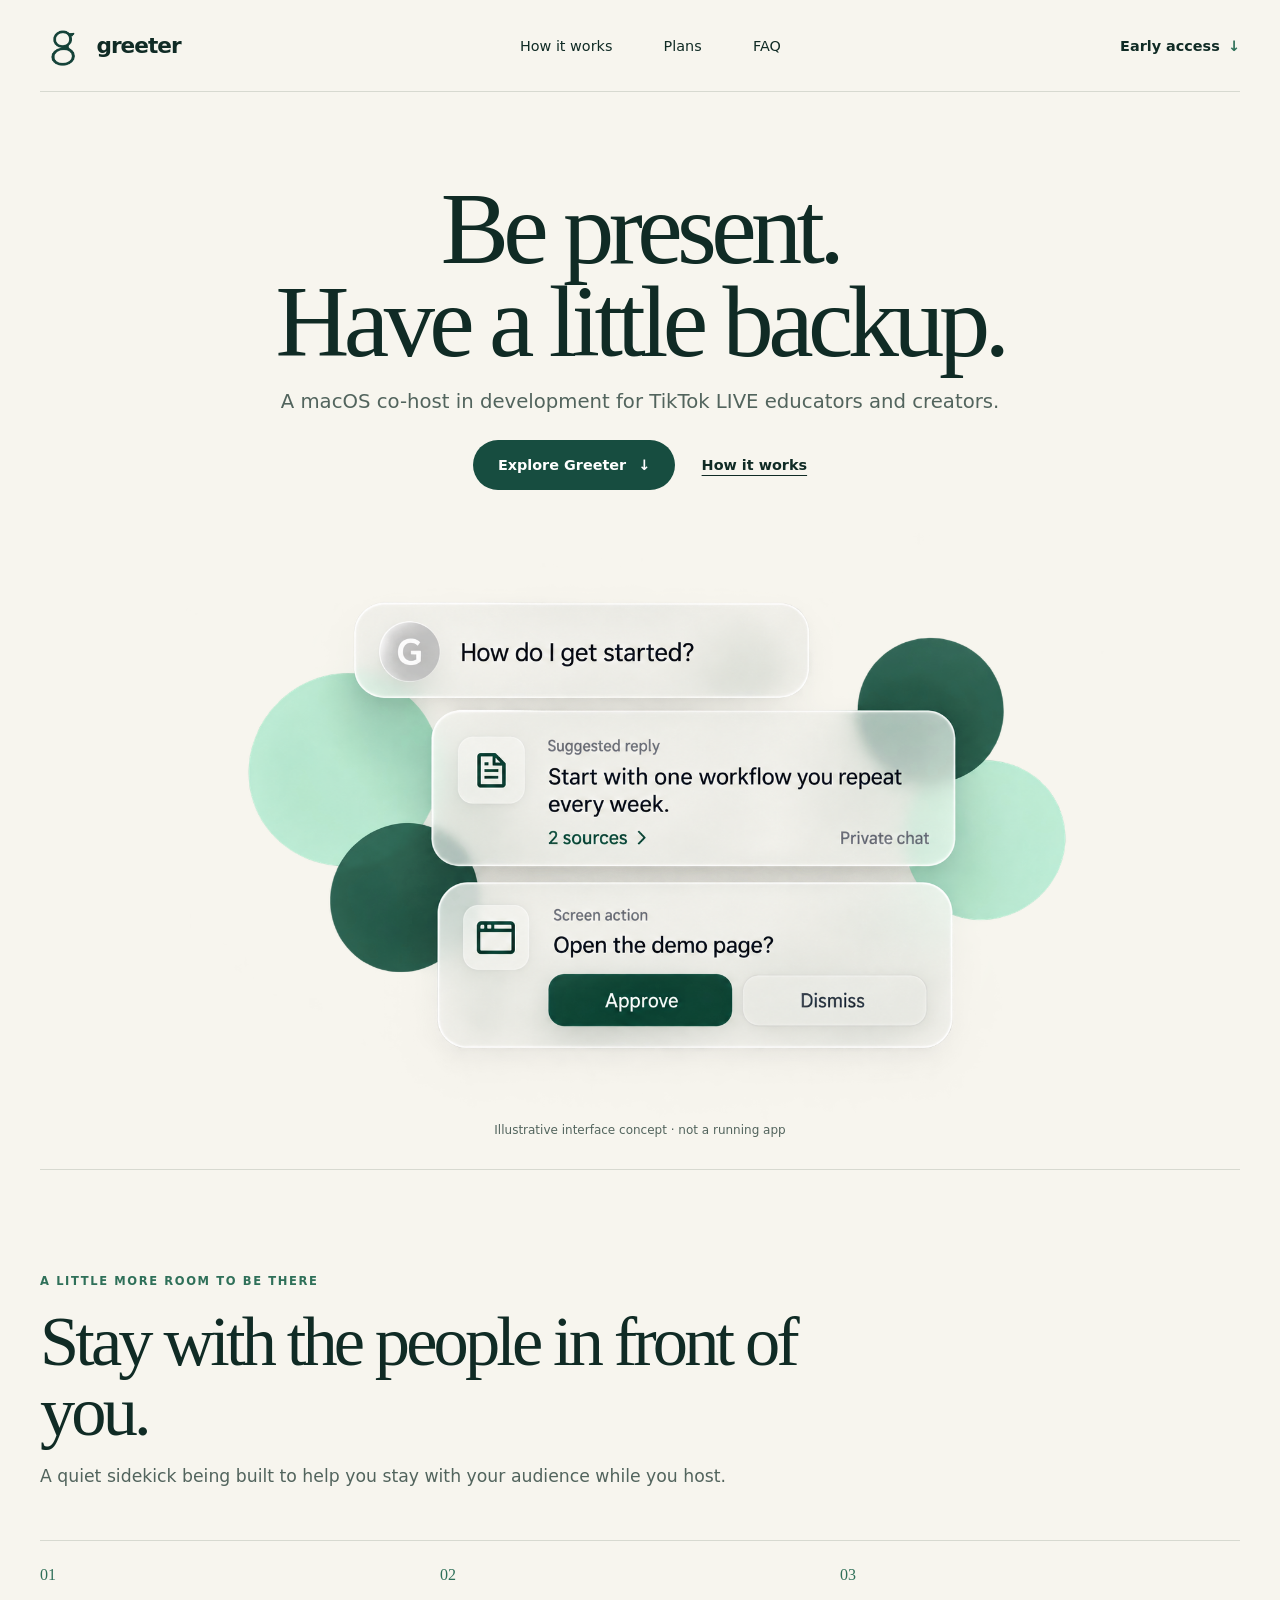
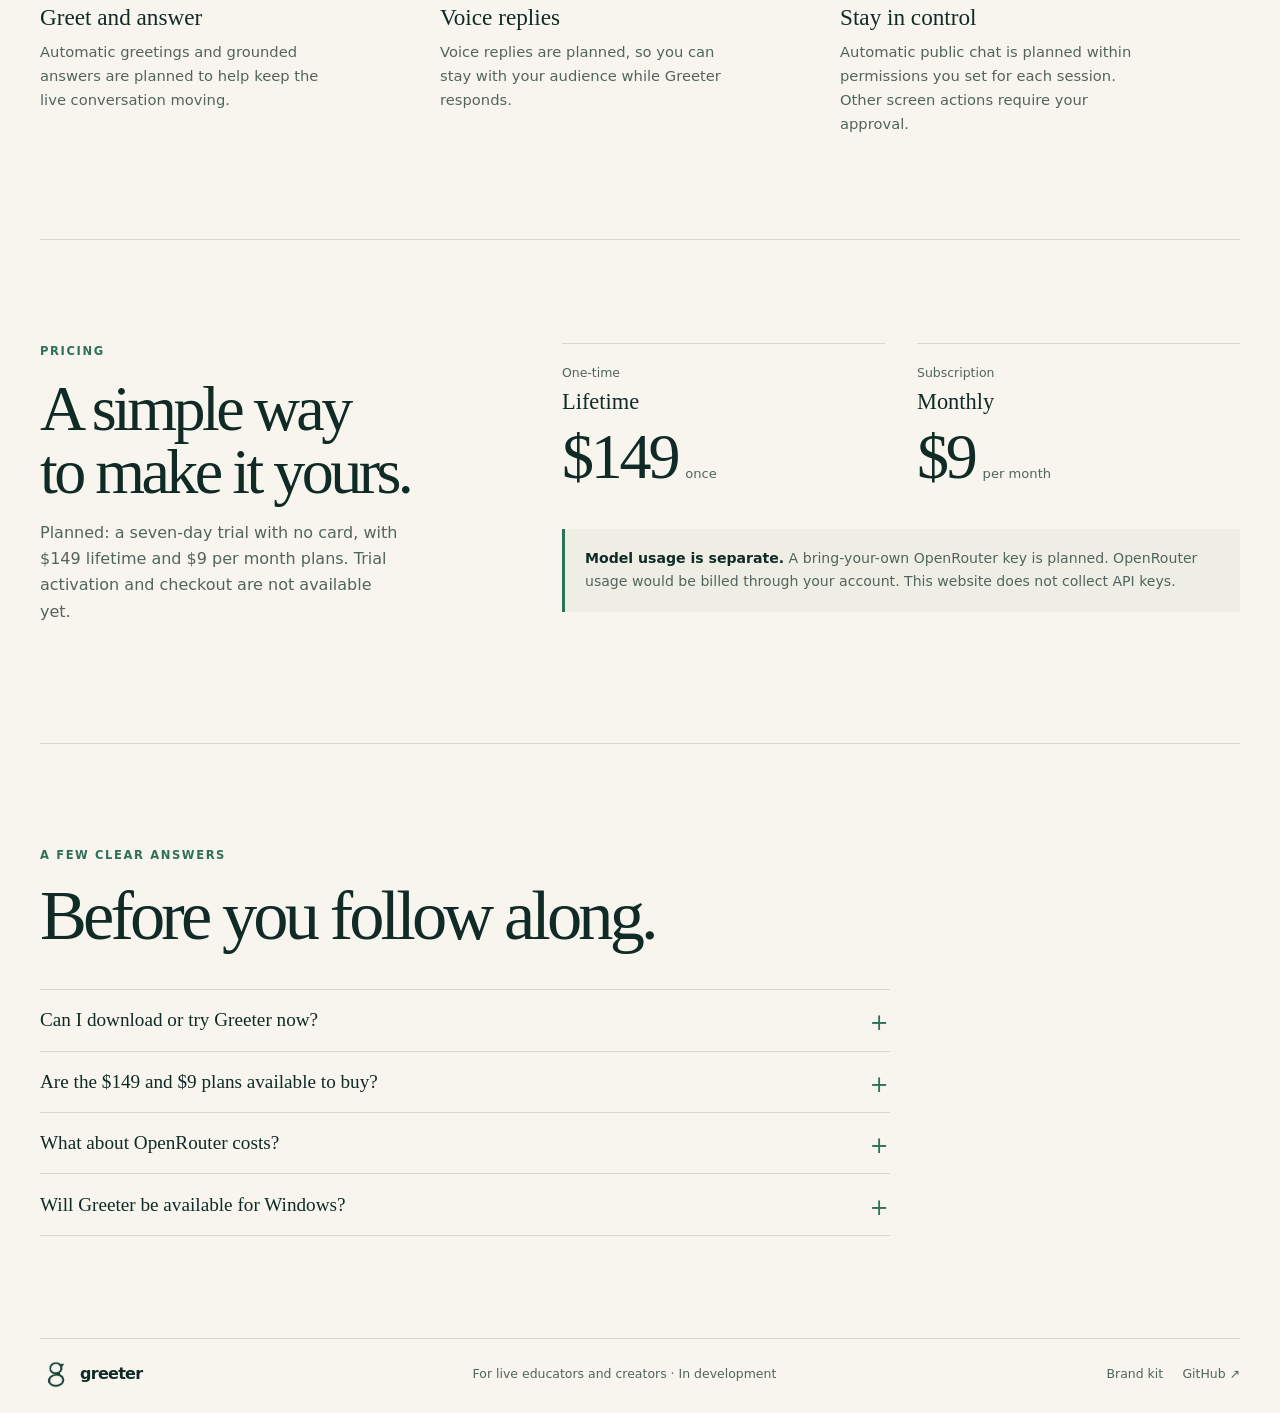
==== index.html @ 4666f078 "Import Greeter website from reviewed draft" ====
<!doctype html>
<html lang="en">
<head>
  <meta charset="utf-8">
  <meta name="viewport" content="width=device-width, initial-scale=1">
  <meta name="color-scheme" content="light">
  <meta name="theme-color" content="#f7f5ee">
  <meta name="description" content="Greeter is a macOS co-host in development for TikTok LIVE educators and creators. Be present. Have a little backup.">
  <title>Greeter — Be present. Have a little backup.</title>
  <link rel="icon" type="image/png" href="assets/bubble-g.png">
  <link rel="stylesheet" href="styles.css">
  <script src="script.js" defer></script>
</head>
<body>
  <a class="skip-link" href="#main">Skip to content</a>
  <header class="site-header wrap">
    <a class="wordmark" href="index.html" aria-label="Greeter home">
      <img src="assets/bubble-g.png" width="48" height="48" alt="">
      <span>greeter</span>
    </a>
    <nav aria-label="Main navigation">
      <a href="#how">How it works</a>
      <a href="#plans">Plans</a>
      <a href="#faq">FAQ</a>
    </nav>
    <a class="header-link" href="#plans">Early access <span aria-hidden="true">↓</span></a>
  </header>
  <main id="main">
    <section class="hero wrap" aria-labelledby="hero-title">
      <h1 id="hero-title">Be present.<br>Have a little backup.</h1>
      <p class="hero-intro">A macOS co-host in development for TikTok LIVE educators and creators.</p>
      <div class="hero-actions">
        <a class="button button-primary" href="#concept">Explore Greeter <span aria-hidden="true">↓</span></a>
        <a class="text-link" href="#how">How it works</a>
      </div>
      <figure class="concept-frame" id="concept">
        <img src="assets/conversation-concept.png" width="1586" height="992" alt="Illustrative Greeter conversation: a viewer asks a question, Greeter suggests a sourced reply, and a separate screen action waits for approval." fetchpriority="high">
        <figcaption>Illustrative interface concept · not a running app</figcaption>
      </figure>
    </section>
    <section class="how wrap" id="how" aria-labelledby="how-title">
      <p class="eyebrow">A little more room to be there</p>
      <h2 id="how-title">Stay with the people in front of you.</h2>
      <p class="section-intro">A quiet sidekick being built to help you stay with your audience while you host.</p>
      <div class="principles" aria-label="Planned Greeter capabilities">
        <article><span class="principle-index">01</span><h3>Greet and answer</h3><p>Automatic greetings and grounded answers are planned to help keep the live conversation moving.</p></article>
        <article><span class="principle-index">02</span><h3>Voice replies</h3><p>Voice replies are planned, so you can stay with your audience while Greeter responds.</p></article>
        <article><span class="principle-index">03</span><h3>Stay in control</h3><p>Automatic public chat is planned within permissions you set for each session. Other screen actions require your approval.</p></article>
      </div>
    </section>
    <section class="plans wrap" id="plans" aria-labelledby="plans-title">
      <div class="plans-heading">
        <p class="eyebrow">Pricing</p>
        <h2 id="plans-title">A simple way<br>to make it yours.</h2>
        <p>Planned: a seven-day trial with no card, with $149 lifetime and $9 per month plans. Trial activation and checkout are not available yet.</p>
      </div>
      <div class="plan-options">
        <article class="plan-option">
          <p class="plan-kind">One-time</p>
          <h3>Lifetime</h3>
          <p class="price"><span>$149</span><span class="price-unit">once</span></p>
        </article>
        <article class="plan-option">
          <p class="plan-kind">Subscription</p>
          <h3>Monthly</h3>
          <p class="price"><span>$9</span><span class="price-unit">per month</span></p>
        </article>
        <p class="usage-note"><strong>Model usage is separate.</strong> A bring-your-own OpenRouter key is planned. OpenRouter usage would be billed through your account. This website does not collect API keys.</p>
      </div>
    </section>
    <section class="faq wrap" id="faq" aria-labelledby="faq-title">
      <p class="eyebrow">A few clear answers</p>
      <h2 id="faq-title">Before you follow along.</h2>
      <div class="faq-list">
        <details><summary>Can I download or try Greeter now?</summary><p>Not yet. Greeter is in development. A seven-day trial with no card is planned, but trial activation and downloads are not available yet.</p></details>
        <details><summary>Are the $149 and $9 plans available to buy?</summary><p>No. They are planned prices only. Checkout and final license terms are not ready.</p></details>
        <details><summary>What about OpenRouter costs?</summary><p>A bring-your-own-key setup is planned. Model usage would be billed separately through your OpenRouter account. This website does not collect API keys.</p></details>
        <details><summary>Will Greeter be available for Windows?</summary><p>Windows is planned after the macOS release. A release date is not set yet.</p></details>
      </div>
    </section>
  </main>
  <footer class="site-footer wrap">
    <a class="footer-mark" href="index.html"><img src="assets/bubble-g.png" width="34" height="34" alt=""><span>greeter</span></a>
    <p>For live educators and creators · In development</p>
    <div><a href="brand.html">Brand kit</a><a href="https://github.com/sirerun/greeter">GitHub <span aria-hidden="true">↗</span></a></div>
  </footer>
</body>
</html>
---- styles.css ----
:root {
  color-scheme: light;
  --paper: #f7f5ee;
  --paper-raised: #fffefa;
  --ink: #102b25;
  --muted: #52645d;
  --forest: #174d40;
  --forest-deep: #10392f;
  --accent: #2f7059;
  --mint: #8acdb0;
  --line: #d7d9d0;
  --soft: #eeeee5;
  --display: Georgia, "Times New Roman", serif;
  --body: system-ui, -apple-system, BlinkMacSystemFont, "Segoe UI", sans-serif;
  font-family: var(--body);
  background: var(--paper);
  color: var(--ink);
}
* { box-sizing: border-box; }
html { scroll-behavior: smooth; scroll-padding-top: 1.5rem; }
body { margin: 0; min-width: 320px; background: var(--paper); color: var(--ink); }
a { color: inherit; text-underline-offset: .22em; }
a:focus-visible, button:focus-visible, summary:focus-visible { outline: 3px solid var(--accent); outline-offset: 4px; border-radius: 4px; }
img { display: block; max-width: 100%; height: auto; }
.wrap { width: min(1200px, calc(100% - 64px)); margin-inline: auto; }
.skip-link { position: absolute; top: -5rem; left: 1rem; z-index: 9; padding: .8rem 1rem; background: var(--ink); color: var(--paper); }
.skip-link:focus { top: 1rem; }
.site-header { min-height: 92px; display: flex; align-items: center; justify-content: space-between; gap: 1.5rem; border-bottom: 1px solid var(--line); }
.wordmark, .footer-mark { display: inline-flex; align-items: center; gap: .65rem; text-decoration: none; font: 650 1.35rem var(--body); letter-spacing: -.045em; }
.wordmark img { width: 46px; height: 46px; object-fit: contain; }
.site-header nav { display: flex; align-items: center; gap: clamp(1.25rem, 4vw, 3.2rem); }
.site-header nav a, .header-link { font-size: .9rem; text-decoration: none; }
.site-header nav a { color: var(--ink); }
.site-header nav a:hover, .header-link:hover { color: var(--accent); }
.header-link { font-weight: 650; white-space: nowrap; }
.header-link span { color: var(--accent); margin-left: .2rem; }
.hero { display: flex; flex-direction: column; align-items: center; padding: clamp(3.6rem, 7vw, 6.5rem) 0 2rem; text-align: center; }
.eyebrow { margin: 0 0 1.1rem; color: var(--accent); font-size: .72rem; font-weight: 720; letter-spacing: .14em; line-height: 1.45; text-transform: uppercase; }
h1, h2, h3, p { margin-top: 0; }
h1, h2 { font-family: var(--display); font-weight: 400; letter-spacing: -.055em; }
h1 { max-width: 1100px; margin-bottom: 1.15rem; font-size: clamp(3.7rem, 8vw, 7.3rem); line-height: .91; }
.hero-intro { max-width: 760px; margin-bottom: 1.3rem; color: var(--muted); font-size: clamp(1rem, 1.7vw, 1.23rem); line-height: 1.65; }
.hero-actions { display: flex; flex-wrap: wrap; align-items: center; justify-content: center; gap: 1.65rem; margin-bottom: 1.6rem; }
.button { min-height: 50px; display: inline-flex; align-items: center; justify-content: center; gap: .75rem; padding: .8rem 1.5rem; border: 1px solid transparent; border-radius: 999px; font-size: .9rem; font-weight: 650; text-decoration: none; transition: background-color .18s ease, transform .18s ease; }
.button:hover { transform: translateY(-2px); }
.button-primary { min-width: 196px; background: var(--forest); color: #fff; }
.button-primary:hover { background: var(--forest-deep); }
.text-link { color: var(--ink); font-size: .9rem; font-weight: 550; text-decoration-thickness: 1px; text-underline-offset: .3rem; }
.concept-frame { width: min(100%, 980px); margin: .2rem auto 0; }
.concept-frame img { width: 100%; height: auto; object-fit: contain; }
.concept-frame figcaption { margin-top: -.5rem; color: var(--muted); font-size: .75rem; }
.how { padding-block: clamp(4.5rem, 8vw, 7.4rem); border-top: 1px solid var(--line); }
.how h2, .plans h2, .faq h2, .brand-section h2 { max-width: 800px; margin-bottom: 1rem; font-size: clamp(2.7rem, 5.5vw, 4.8rem); line-height: .99; }
.section-intro { max-width: 710px; margin-bottom: 3rem; color: var(--muted); font-size: 1.08rem; line-height: 1.7; }
.principles { display: grid; grid-template-columns: repeat(3, 1fr); border-top: 1px solid var(--line); }
.principles article { padding: 1.5rem 1.5rem 0 0; }
.principle-index { display: inline-block; margin-bottom: 1.25rem; color: var(--accent); font-family: var(--display); font-size: 1rem; }
.principles h3, .plan-option h3 { margin-bottom: .55rem; font: 400 1.45rem var(--display); }
.principles p { max-width: 300px; margin-bottom: 0; color: var(--muted); font-size: .92rem; line-height: 1.65; }
.plans { display: grid; grid-template-columns: minmax(260px, .75fr) minmax(0, 1.25fr); gap: clamp(3rem, 9vw, 9rem); padding-block: clamp(4.5rem, 8vw, 7.4rem); border-top: 1px solid var(--line); }
.plans-heading > p:last-child { max-width: 360px; color: var(--muted); line-height: 1.65; }
.plans h2 { font-size: clamp(2.7rem, 5vw, 4.4rem); }
.plan-options { display: grid; grid-template-columns: 1fr 1fr; column-gap: 2rem; align-content: start; }
.plan-option { padding: 1.35rem 0 1.5rem; border-top: 1px solid var(--line); }
.plan-kind { margin-bottom: .55rem; color: var(--muted); font-size: .78rem; }
.plan-option h3 { margin-bottom: .3rem; font-size: 1.4rem; }
.price { display: flex; align-items: baseline; gap: .5rem; margin: 0; }
.price > span:first-child { font: 400 clamp(2.7rem, 5vw, 4rem) var(--display); letter-spacing: -.05em; }
.price-unit { color: var(--muted); font-size: .82rem; }
.usage-note { grid-column: 1 / -1; margin: .7rem 0 0; padding: 1.15rem 1.25rem; border-left: 3px solid var(--accent); background: var(--soft); color: var(--muted); font-size: .88rem; line-height: 1.65; }
.usage-note strong { color: var(--ink); }
.faq { padding-block: clamp(4.5rem, 8vw, 7.4rem); border-top: 1px solid var(--line); }
.faq h2 { margin-bottom: 2.4rem; }
.faq-list { max-width: 850px; border-top: 1px solid var(--line); }
.faq details { border-bottom: 1px solid var(--line); }
.faq summary { position: relative; padding: 1.2rem 2rem 1.2rem 0; cursor: pointer; font: 400 1.2rem var(--display); list-style: none; }
.faq summary::-webkit-details-marker { display: none; }
.faq summary::after { content: "+"; position: absolute; right: .1rem; color: var(--accent); font: 1.4rem var(--body); }
.faq details[open] summary::after { content: "−"; }
.faq details p { max-width: 710px; margin: 0; padding: 0 0 1.35rem; color: var(--muted); line-height: 1.65; }
.site-footer { display: flex; align-items: center; justify-content: space-between; gap: 1.5rem; padding-block: 1.15rem 1.5rem; border-top: 1px solid var(--line); }
.footer-mark { gap: .5rem; font-size: 1rem; }
.footer-mark img { width: 32px; height: 32px; object-fit: contain; }
.site-footer p, .site-footer > div { margin: 0; color: var(--muted); font-size: .78rem; }
.site-footer > div { display: flex; gap: 1.2rem; }
.site-footer a { text-decoration: none; }
.site-footer a:hover { text-decoration: underline; }
.brand-page { min-height: 100vh; }
.brand-hero { display: grid; grid-template-columns: 1fr 1fr; align-items: center; gap: 4rem; padding-block: 5rem 4rem; }
.brand-hero h1 { font-size: clamp(3.5rem, 7vw, 6rem); }
.brand-hero p:not(.eyebrow) { max-width: 540px; color: var(--muted); font-size: 1.08rem; line-height: 1.7; }
.brand-preview { display: grid; min-height: 350px; place-items: center; border-radius: 8px; background: var(--soft); }
.brand-preview img { width: min(58%, 210px); }
.brand-sections { padding-block: 2rem 5rem; }
.brand-section { padding: 2.5rem 0; border-top: 1px solid var(--line); }
.brand-section h2 { margin-bottom: 1.5rem; font-size: 2.2rem; }
.swatches { display: grid; grid-template-columns: repeat(4, 1fr); gap: 1rem; }
.swatch { overflow: hidden; border: 1px solid var(--line); border-radius: 6px; background: var(--paper-raised); }
.swatch-color { min-height: 110px; background: var(--swatch); }
.swatch-copy { display: flex; flex-direction: column; gap: .3rem; padding: .8rem; font-size: .78rem; }
.swatch-copy strong { font-size: .86rem; }
.swatch-copy button { align-self: flex-start; margin-top: .25rem; padding: .35rem .55rem; border: 1px solid var(--line); border-radius: 3px; background: transparent; color: var(--ink); font: inherit; cursor: pointer; }
.swatch-copy button:hover { background: var(--soft); }
.type-sample { display: grid; grid-template-columns: 1fr 1fr; gap: 2rem; }
.type-sample > div { padding: 1.3rem; background: var(--soft); }
.type-sample span { display: block; margin-bottom: 1rem; color: var(--muted); font-size: .75rem; }
.type-display { margin: 0; font: 2rem var(--display); }
.type-body { margin: 0; line-height: 1.6; }
.brand-download { display: inline-flex; margin-top: 1rem; padding: .9rem 1.1rem; border: 1px solid var(--accent); border-radius: 3px; color: var(--accent); font-weight: 650; text-decoration: none; }
.brand-download:hover { background: var(--forest); color: #fff; }
.copy-status { min-height: 1.4em; margin: 1rem 0 0; color: var(--muted); font-size: .85rem; }
@media (max-width: 760px) {
  .wrap { width: min(100% - 40px, 620px); }
  .site-header { min-height: 78px; flex-wrap: wrap; gap: .5rem 1rem; padding-block: .8rem; }
  .wordmark img { width: 38px; height: 38px; }
  .site-header nav { order: 3; width: 100%; justify-content: space-between; gap: .8rem; padding: .35rem 0 .15rem; }
  .site-header nav a, .header-link { font-size: .82rem; }
  .hero { padding-block: 3.8rem 1.5rem; }
  h1 { font-size: clamp(3.35rem, 13vw, 5.7rem); }
  .hero-intro { max-width: 560px; }
  .concept-frame { margin-top: .35rem; }
  .concept-frame figcaption { margin-top: .1rem; }
  .how, .plans, .faq { padding-block: 4.5rem; }
  .principles { grid-template-columns: 1fr; }
  .principles article { display: grid; grid-template-columns: 32px 1fr; column-gap: .6rem; padding: 1.2rem 0; border-bottom: 1px solid var(--line); }
  .principle-index { grid-row: span 2; margin: .15rem 0 0; }
  .principles h3 { margin-bottom: .3rem; }
  .principles p { max-width: none; }
  .plans { grid-template-columns: 1fr; gap: 2rem; }
  .plan-options { column-gap: 1.2rem; }
  .brand-hero { grid-template-columns: 1fr; gap: 2rem; padding-block: 3.5rem; }
  .brand-preview { min-height: 250px; }
  .swatches { grid-template-columns: repeat(2, 1fr); }
  .type-sample { grid-template-columns: 1fr; gap: 1rem; }
}
@media (max-width: 420px) {
  .wrap { width: calc(100% - 32px); }
  .site-header nav a, .header-link { font-size: .76rem; }
  .header-link { max-width: 106px; text-align: right; }
  .hero-actions { gap: 1rem; }
  .plan-options { grid-template-columns: 1fr; }
  .usage-note, .plan-footnote { grid-column: auto; }
  .site-footer { flex-wrap: wrap; }
  .site-footer p { order: 3; flex-basis: 100%; }
}
@media (prefers-reduced-motion: reduce) {
  *, *::before, *::after { scroll-behavior: auto !important; transition-duration: .01ms !important; animation-duration: .01ms !important; animation-iteration-count: 1 !important; }
}
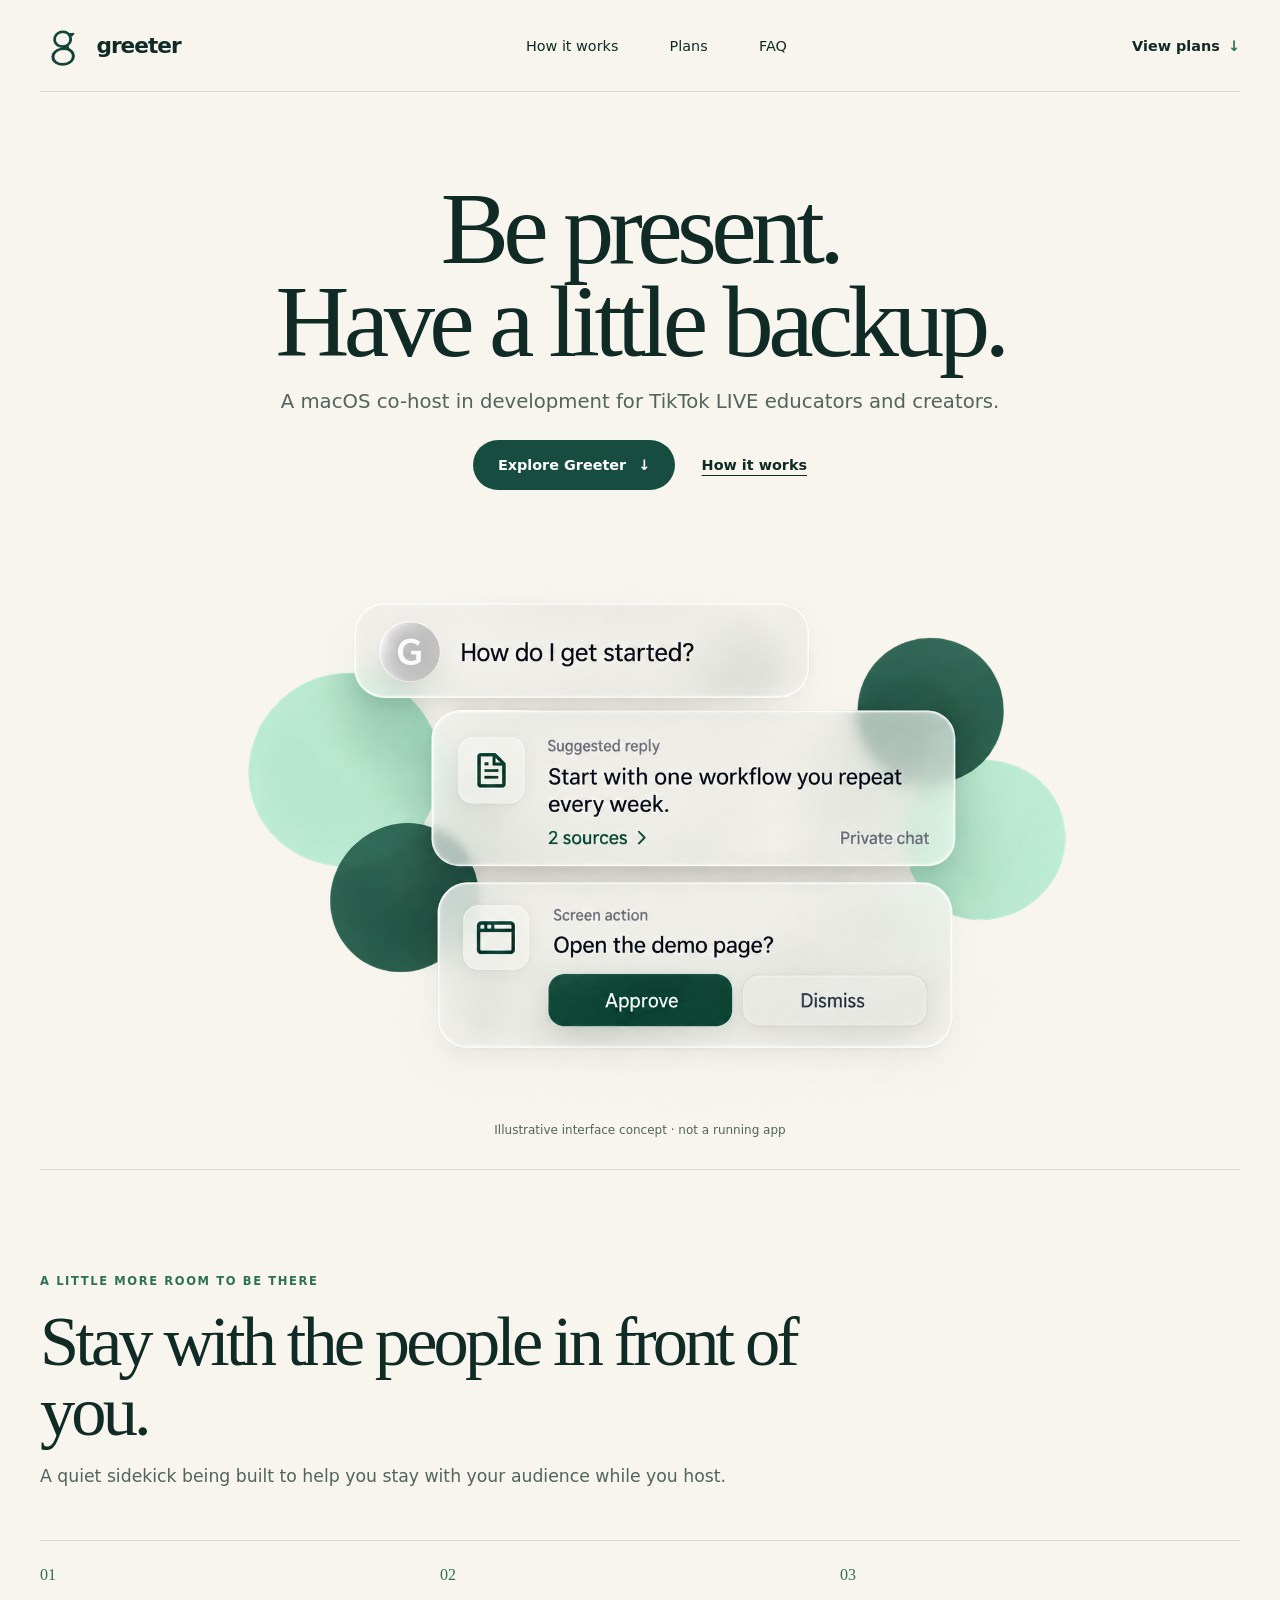
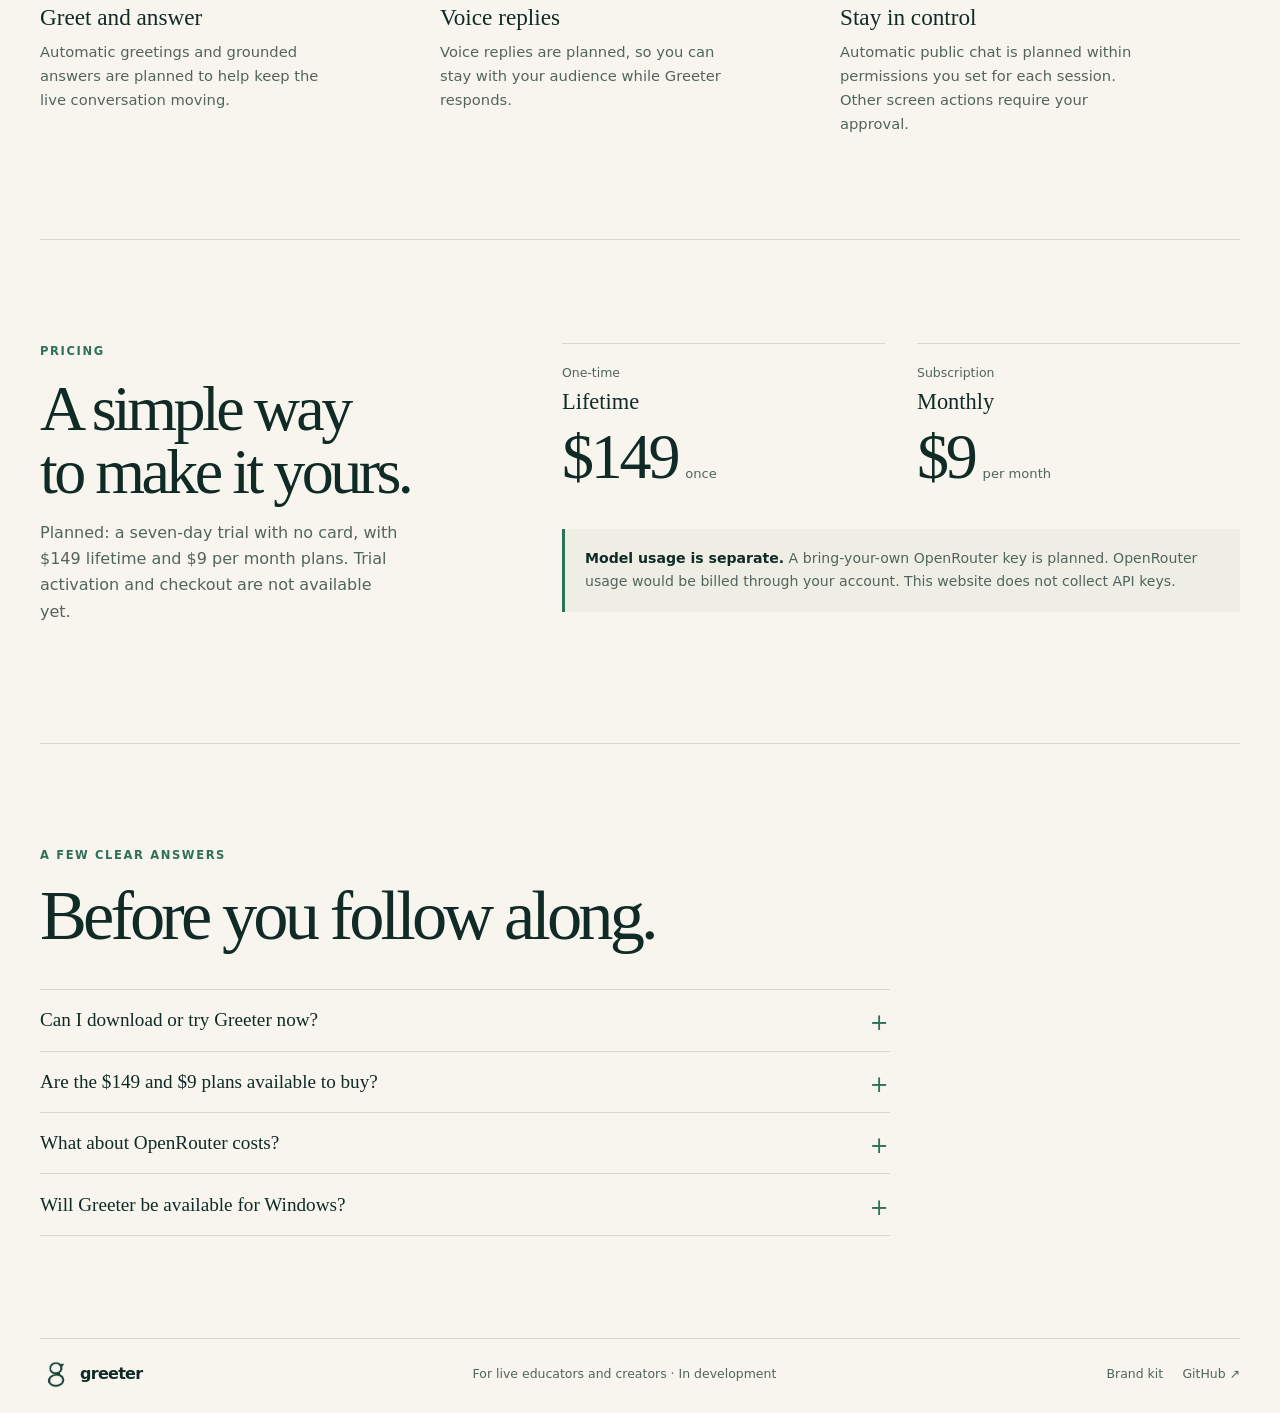
==== commit 096f1967: "Label plans links for their actual destination" ====
--- a/index.html
+++ b/index.html
@@ -23,7 +23,7 @@
       <a href="#plans">Plans</a>
       <a href="#faq">FAQ</a>
     </nav>
-    <a class="header-link" href="#plans">Early access <span aria-hidden="true">↓</span></a>
+    <a class="header-link" href="#plans">View plans <span aria-hidden="true">↓</span></a>
   </header>
   <main id="main">
     <section class="hero wrap" aria-labelledby="hero-title">
